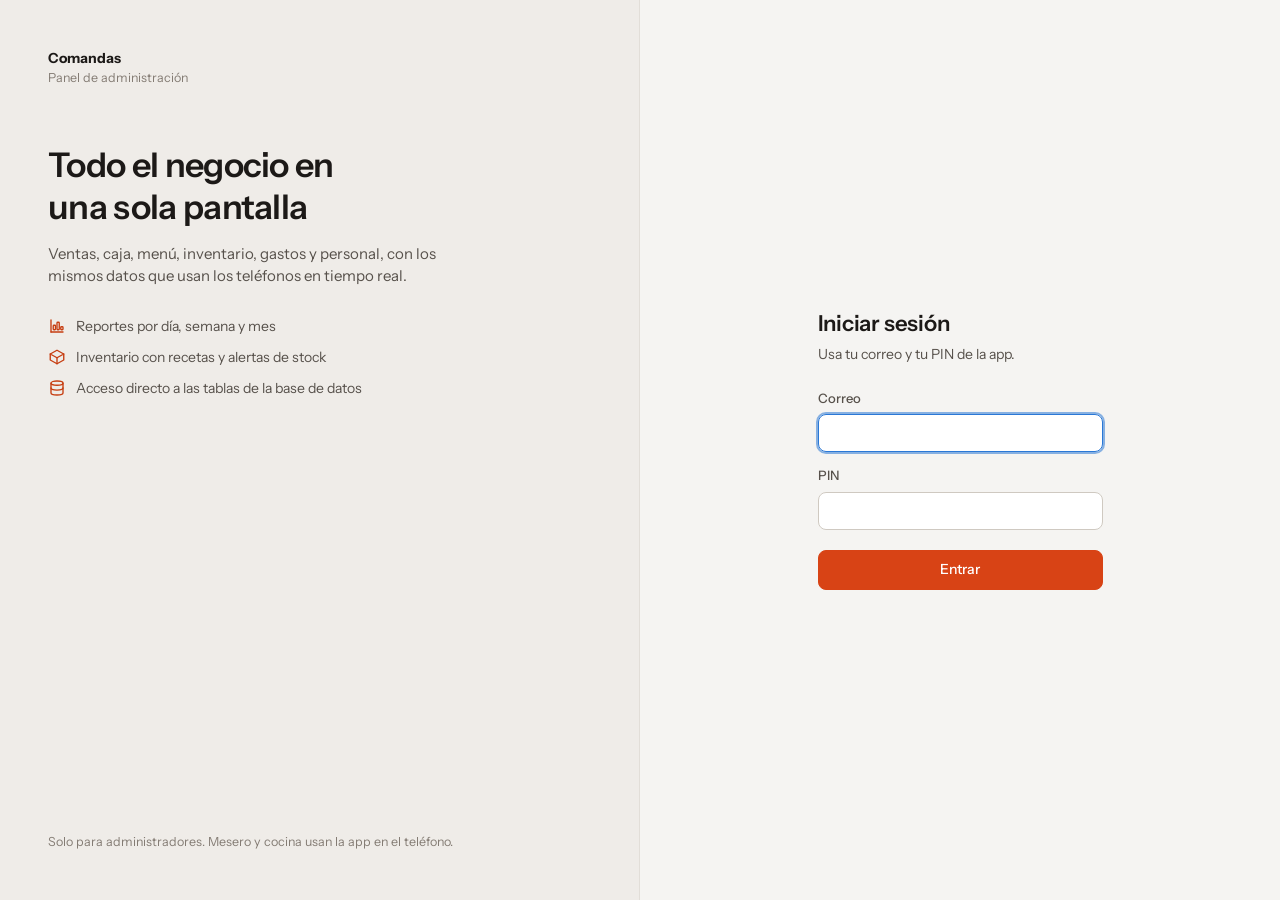
==== admin/index.html @ 2da6c312 "Panel web de administracion (raiz de Pages) y app Flutter en /app/ - admin/: panel sin dependencias " ====
<!doctype html>
<html lang="es">
<head>
  <meta charset="utf-8">
  <meta name="viewport" content="width=device-width, initial-scale=1">
  <title>Comandas · Administración</title>
  <meta name="description" content="Panel de administración del negocio: ventas, caja, menú, inventario, gastos, personal y base de datos.">
  <meta name="theme-color" content="#D84315">
  <link rel="icon" href="logo.png">
  <link rel="preconnect" href="https://fonts.googleapis.com">
  <link rel="preconnect" href="https://fonts.gstatic.com" crossorigin>
  <link href="https://fonts.googleapis.com/css2?family=Instrument+Sans:wght@400;500;600;700&family=JetBrains+Mono:wght@400;500&display=swap" rel="stylesheet">
  <link rel="stylesheet" href="styles.css">
  <script>
    // Tema elegido por este navegador (claro / oscuro / sistema). Se aplica antes de pintar.
    try { const t = localStorage.getItem('comandas_tema'); if (t === 'light' || t === 'dark') document.documentElement.dataset.theme = t; } catch (e) {}
  </script>
</head>
<body>
  <div id="app" aria-live="polite">
    <div class="boot"><div class="spinner" aria-hidden="true"></div><span>Cargando panel…</span></div>
  </div>
  <div id="overlays"></div>
  <div id="toasts" role="status" aria-live="polite"></div>
  <noscript>Este panel necesita JavaScript activado.</noscript>
  <script type="module" src="js/app.js"></script>
</body>
</html>
---- admin/styles.css ----
/* ===================== Tokens ===================== */
:root {
  color-scheme: light;
  --font: "Instrument Sans", system-ui, -apple-system, "Segoe UI", Roboto, sans-serif;
  --mono: "JetBrains Mono", ui-monospace, SFMono-Regular, Menlo, Consolas, monospace;

  --bg: #f5f4f2;
  --surface: #ffffff;
  --surface-2: #f3f1ee;
  --surface-3: #e9e6e1;
  --sidebar: #efece8;
  --border: #e2ded8;
  --border-strong: #cfc9c1;
  --text: #1c1917;
  --text-2: #57514b;
  --muted: #847c74;
  --accent: #c63d10;          /* naranja de la marca, ajustado para texto sobre blanco */
  --accent-fill: #d84315;     /* naranja de la app (botones) */
  --accent-soft: #fbe9e2;
  --on-accent: #ffffff;
  --focus: #2a78d6;

  --good: #0a7d0a;  --good-soft: #e3f3e3;
  --warn: #a86400;  --warn-soft: #fdf1d9;
  --bad: #c5302f;   --bad-soft: #fbe4e3;

  --series-1: #2a78d6;
  --series-2: #eb6834;
  --grid: #ebe8e3;
  --axis: #c9c3bb;

  --r-sm: 6px; --r: 8px; --r-lg: 12px;
  --shadow-pop: 0 10px 30px rgba(28, 25, 23, .16), 0 2px 6px rgba(28, 25, 23, .08);
  --sidebar-w: 248px;
}
@media (prefers-color-scheme: dark) {
  :root:not([data-theme="light"]) {
    color-scheme: dark;
    --bg: #100e0d; --surface: #1c1917; --surface-2: #24201d; --surface-3: #2e2925; --sidebar: #151210;
    --border: #2f2a26; --border-strong: #433c36;
    --text: #f2eeea; --text-2: #c4bcb4; --muted: #8f877f;
    --accent: #f37445; --accent-fill: #e0521f; --accent-soft: #3a2116; --on-accent: #ffffff; --focus: #6aa6ee;
    --good: #3fbf5a; --good-soft: #15291a; --warn: #f0b03a; --warn-soft: #33270f; --bad: #f06a68; --bad-soft: #3a1918;
    --series-1: #3987e5; --series-2: #d95926; --grid: #2a2522; --axis: #3d3732;
    --shadow-pop: 0 14px 38px rgba(0, 0, 0, .55), 0 2px 8px rgba(0, 0, 0, .4);
  }
}
:root[data-theme="dark"] {
  color-scheme: dark;
  --bg: #100e0d; --surface: #1c1917; --surface-2: #24201d; --surface-3: #2e2925; --sidebar: #151210;
  --border: #2f2a26; --border-strong: #433c36;
  --text: #f2eeea; --text-2: #c4bcb4; --muted: #8f877f;
  --accent: #f37445; --accent-fill: #e0521f; --accent-soft: #3a2116; --on-accent: #ffffff; --focus: #6aa6ee;
  --good: #3fbf5a; --good-soft: #15291a; --warn: #f0b03a; --warn-soft: #33270f; --bad: #f06a68; --bad-soft: #3a1918;
  --series-1: #3987e5; --series-2: #d95926; --grid: #2a2522; --axis: #3d3732;
  --shadow-pop: 0 14px 38px rgba(0, 0, 0, .55), 0 2px 8px rgba(0, 0, 0, .4);
}

/* ===================== Base ===================== */
*, *::before, *::after { box-sizing: border-box; }
html, body { margin: 0; height: 100%; }
body {
  font-family: var(--font); font-size: 14px; line-height: 1.5; color: var(--text); background: var(--bg);
  -webkit-font-smoothing: antialiased; text-rendering: optimizeLegibility;
}
h1, h2, h3, h4 { margin: 0; font-weight: 600; letter-spacing: -0.01em; line-height: 1.25; }
h1 { font-size: 22px; }
h2 { font-size: 16px; }
h3 { font-size: 14px; }
p { margin: 0; }
a { color: var(--accent); text-decoration: none; }
a:hover { text-decoration: underline; }
button, input, select, textarea { font: inherit; color: inherit; }
:focus-visible { outline: 2px solid var(--focus); outline-offset: 2px; border-radius: 4px; }
.mono { font-family: var(--mono); font-size: 12.5px; }
.num { font-variant-numeric: tabular-nums; }
.muted { color: var(--muted); }
.text-2 { color: var(--text-2); }
.small { font-size: 12.5px; }
.nowrap { white-space: nowrap; }
.sr-only { position: absolute; width: 1px; height: 1px; overflow: hidden; clip: rect(0 0 0 0); white-space: nowrap; }
.hidden { display: none !important; }

.boot { min-height: 100vh; display: grid; place-content: center; justify-items: center; gap: 14px; color: var(--muted); }
.spinner { width: 22px; height: 22px; border-radius: 50%; border: 2px solid var(--border-strong); border-top-color: var(--accent-fill); animation: spin .8s linear infinite; }
@keyframes spin { to { transform: rotate(360deg); } }
@media (prefers-reduced-motion: reduce) { .spinner { animation-duration: 2.4s; } * { transition: none !important; } }

/* ===================== Login ===================== */
.login { min-height: 100vh; display: grid; grid-template-columns: minmax(0, 1fr) minmax(0, 1fr); }
.login-side {
  background: var(--sidebar); border-right: 1px solid var(--border); padding: 48px; display: flex; flex-direction: column; justify-content: space-between;
}
.login-side .brand-big { display: flex; align-items: center; gap: 14px; }
.login-side .brand-big img { width: 52px; height: 52px; border-radius: 12px; }
.login-side h1 { font-size: 34px; letter-spacing: -0.02em; max-width: 14ch; margin-top: 56px; }
.login-side .lede { color: var(--text-2); max-width: 44ch; margin-top: 14px; font-size: 15px; }
.login-side ul { list-style: none; padding: 0; margin: 28px 0 0; display: grid; gap: 10px; color: var(--text-2); }
.login-side li { display: flex; gap: 10px; align-items: center; }
.login-side li svg { color: var(--accent); flex: none; }
.login-main { display: grid; place-content: center; padding: 32px 24px; }
.login-card { width: min(380px, 100%); }
.login-card h2 { font-size: 22px; }
.login-card .sub { color: var(--text-2); margin: 6px 0 24px; }
.login-card .field { margin-bottom: 14px; }
.pin-input { letter-spacing: .5em; font-family: var(--mono); font-size: 18px !important; }
@media (max-width: 860px) { .login { grid-template-columns: 1fr; } .login-side { display: none; } }

/* ===================== Shell ===================== */
.shell { display: grid; grid-template-columns: var(--sidebar-w) minmax(0, 1fr); min-height: 100vh; }
.sidebar {
  position: sticky; top: 0; height: 100vh; overflow-y: auto; background: var(--sidebar); border-right: 1px solid var(--border);
  display: flex; flex-direction: column; padding: 16px 12px;
}
.brand { display: flex; align-items: center; gap: 10px; padding: 4px 8px 18px; }
.brand img { width: 34px; height: 34px; border-radius: 9px; flex: none; }
.brand .b-name { font-weight: 600; font-size: 14px; line-height: 1.2; }
.brand .b-sub { font-size: 12px; color: var(--muted); }
.nav-group { margin-top: 14px; }
.nav-group:first-of-type { margin-top: 0; }
.nav-title { font-size: 12px; color: var(--muted); padding: 0 10px 6px; font-weight: 500; }
.nav a {
  display: flex; align-items: center; gap: 10px; padding: 7px 10px; border-radius: var(--r-sm); color: var(--text-2); font-weight: 500;
  position: relative; text-decoration: none;
}
.nav a svg { flex: none; opacity: .85; }
.nav a:hover { background: var(--surface-3); color: var(--text); }
.nav a[aria-current="page"] { background: var(--surface); color: var(--text); box-shadow: inset 0 0 0 1px var(--border); }
.nav a[aria-current="page"]::before { content: ""; position: absolute; left: -12px; top: 8px; bottom: 8px; width: 3px; border-radius: 0 3px 3px 0; background: var(--accent-fill); }
.nav a .count { margin-left: auto; font-size: 11.5px; padding: 0 7px; border-radius: 999px; background: var(--bad-soft); color: var(--bad); font-weight: 600; }
.sidebar-foot { margin-top: auto; padding-top: 16px; display: grid; gap: 2px; }

.main { min-width: 0; display: flex; flex-direction: column; }
.topbar {
  position: sticky; top: 0; z-index: 20; display: flex; align-items: center; gap: 12px; padding: 12px 32px;
  background: color-mix(in srgb, var(--bg) 88%, transparent); backdrop-filter: blur(8px); border-bottom: 1px solid var(--border);
}
.topbar .title { min-width: 0; }
.topbar .title h1 { font-size: 18px; }
.topbar .title p { font-size: 12.5px; color: var(--muted); }
.topbar .spacer { flex: 1; }
.icon-btn.menu-btn { display: none; }
.content { padding: 24px 32px 56px; width: 100%; max-width: 1440px; }
.content:focus { outline: none; }
.sync { font-size: 12px; color: var(--muted); white-space: nowrap; }
.rate-chip {
  display: inline-flex; align-items: baseline; gap: 6px; padding: 6px 12px; border-radius: 999px; border: 1px solid var(--border);
  background: var(--surface); cursor: pointer; white-space: nowrap;
}
.rate-chip b { font-variant-numeric: tabular-nums; font-weight: 600; }
.rate-chip span { color: var(--muted); font-size: 12.5px; }
.rate-chip:hover { border-color: var(--border-strong); }

@media (max-width: 980px) {
  .shell { grid-template-columns: 1fr; }
  .sidebar { position: fixed; z-index: 60; inset: 0 auto 0 0; width: min(84vw, 300px); transform: translateX(-102%); transition: transform .18s ease; box-shadow: var(--shadow-pop); }
  .shell.nav-open .sidebar { transform: none; }
  .shell.nav-open::after { content: ""; position: fixed; inset: 0; background: rgba(0,0,0,.35); z-index: 50; }
  .icon-btn.menu-btn { display: inline-grid; }
  .topbar { padding: 10px 16px; }
  .content { padding: 18px 16px 48px; }
  .sync { display: none; }
  .topbar .title { flex: 1; }
  .topbar .title h1 { white-space: nowrap; overflow: hidden; text-overflow: ellipsis; }
  .topbar .title p { display: none; }
  .topbar .spacer { display: none; }
  .table-wrap > table.table { min-width: 680px; }
  .table-wrap > table.grid-table { min-width: 0; }
}
@media (max-width: 560px) {
  .rate-chip span { display: none; }
  .rate-chip { padding: 6px 10px; }
  #theme-btn { display: none; }
  .page-head, .toolbar { gap: 6px; }
}

/* ===================== Building blocks ===================== */
.page-head { display: flex; align-items: flex-end; justify-content: space-between; gap: 16px; flex-wrap: wrap; margin-bottom: 18px; }
.page-head .lead { color: var(--text-2); max-width: 70ch; }
.toolbar { display: flex; gap: 8px; align-items: center; flex-wrap: wrap; margin-bottom: 14px; }
.toolbar .grow { flex: 1; }
.row { display: flex; gap: 8px; align-items: center; }
.stack { display: grid; gap: 16px; }
.grid-2 { display: grid; grid-template-columns: minmax(0, 1.6fr) minmax(0, 1fr); gap: 16px; }
.grid-2e { display: grid; grid-template-columns: repeat(2, minmax(0, 1fr)); gap: 16px; }
@media (max-width: 1100px) { .grid-2, .grid-2e { grid-template-columns: 1fr; } }

.card { background: var(--surface); border: 1px solid var(--border); border-radius: var(--r-lg); }
.card-head { display: flex; align-items: center; justify-content: space-between; gap: 12px; padding: 14px 16px 0; }
.card-head p { color: var(--muted); font-size: 12.5px; }
.card-body { padding: 14px 16px 16px; }
.card-flush { padding: 0; overflow: hidden; }
.card-foot { padding: 10px 16px; border-top: 1px solid var(--border); color: var(--muted); font-size: 12.5px; }

.tiles { display: grid; grid-template-columns: repeat(auto-fit, minmax(190px, 1fr)); gap: 12px; margin-bottom: 16px; }
.tile { background: var(--surface); border: 1px solid var(--border); border-radius: var(--r-lg); padding: 14px 16px; min-width: 0; }
.tile .t-label { color: var(--text-2); font-size: 13px; }
.tile .t-value { font-size: 26px; font-weight: 600; letter-spacing: -0.02em; margin-top: 4px; line-height: 1.15; overflow-wrap: anywhere; }
.tile .t-sub { color: var(--muted); font-size: 12.5px; margin-top: 2px; }
.tile.hero { grid-column: span 2; }
.tiles.two { grid-template-columns: repeat(2, minmax(0, 1fr)); }
.tile.hero .t-value { font-size: 48px; letter-spacing: -0.03em; }
@media (max-width: 560px) { .tile.hero { grid-column: auto; } .tile.hero .t-value { font-size: 38px; } }
.pos { color: var(--good); }
.neg { color: var(--bad); }

.ops { display: grid; grid-template-columns: repeat(4, minmax(0, 1fr)); }
.ops > div { padding: 14px 16px; border-left: 1px solid var(--border); }
.ops > div:first-child { border-left: 0; }
.ops .o-value { font-size: 22px; font-weight: 600; }
.ops .o-label { color: var(--text-2); font-size: 13px; }
@media (max-width: 760px) { .ops { grid-template-columns: repeat(2, minmax(0, 1fr)); } .ops > div:nth-child(3) { border-left: 0; } .ops > div:nth-child(n+3) { border-top: 1px solid var(--border); } }

/* Buttons */
.btn {
  display: inline-flex; align-items: center; justify-content: center; gap: 7px; height: 36px; padding: 0 14px; border-radius: var(--r);
  border: 1px solid var(--border-strong); background: var(--surface); color: var(--text); font-weight: 500; cursor: pointer; white-space: nowrap;
  text-decoration: none !important;
}
.btn:hover { background: var(--surface-2); }
.btn:disabled { opacity: .55; cursor: not-allowed; }
.btn-primary { background: var(--accent-fill); border-color: var(--accent-fill); color: var(--on-accent); }
.btn-primary:hover { background: color-mix(in srgb, var(--accent-fill) 88%, #000); }
.btn-danger { color: var(--bad); border-color: color-mix(in srgb, var(--bad) 45%, var(--border)); }
.btn-danger:hover { background: var(--bad-soft); }
.btn-danger.solid { background: var(--bad); border-color: var(--bad); color: #fff; }
.btn-ghost { border-color: transparent; background: transparent; }
.btn-ghost:hover { background: var(--surface-3); }
.btn-sm { height: 30px; padding: 0 10px; font-size: 13px; }
.btn-block { width: 100%; }
.icon-btn { display: inline-grid; place-items: center; width: 34px; height: 34px; border-radius: var(--r); border: 1px solid transparent; background: transparent; cursor: pointer; color: var(--text-2); }
.icon-btn:hover { background: var(--surface-3); color: var(--text); }
.icon-btn.bordered { border-color: var(--border); background: var(--surface); }

/* Segmented */
.seg { display: inline-flex; padding: 3px; gap: 2px; border-radius: var(--r); background: var(--surface-3); flex-wrap: wrap; }
.seg button { border: 0; background: transparent; padding: 5px 11px; border-radius: 6px; cursor: pointer; color: var(--text-2); font-weight: 500; font-size: 13px; }
.seg button[aria-pressed="true"] { background: var(--surface); color: var(--text); box-shadow: 0 1px 2px rgba(0,0,0,.12); }

/* Forms */
.field { display: grid; gap: 6px; align-content: start; }
.field > label, .label { font-size: 13px; font-weight: 500; color: var(--text-2); }
.field .hint { font-size: 12px; color: var(--muted); }
.input, select.input, textarea.input {
  width: 100%; height: 38px; padding: 0 11px; border-radius: var(--r); border: 1px solid var(--border-strong); background: var(--surface); color: var(--text);
}
textarea.input { height: auto; min-height: 84px; padding: 9px 11px; resize: vertical; line-height: 1.45; }
.input:focus { outline: 2px solid color-mix(in srgb, var(--focus) 55%, transparent); outline-offset: 0; border-color: var(--focus); }
.input.sm { height: 32px; }
.input-group { display: flex; }
.input-group .input { border-radius: var(--r) 0 0 var(--r); }
.input-group .addon { display: grid; place-items: center; padding: 0 10px; border: 1px solid var(--border-strong); border-left: 0; border-radius: 0 var(--r) var(--r) 0; background: var(--surface-2); color: var(--text-2); font-size: 13px; }
.form-grid { display: grid; grid-template-columns: repeat(2, minmax(0, 1fr)); gap: 14px; }
.form-grid .full { grid-column: 1 / -1; }
.search { position: relative; }
.search svg { position: absolute; left: 10px; top: 50%; transform: translateY(-50%); color: var(--muted); pointer-events: none; }
.search .input { padding-left: 34px; width: 260px; }
@media (max-width: 560px) { .search .input { width: 100%; } .search { flex: 1; } .form-grid { grid-template-columns: 1fr; } }
.switch { position: relative; display: inline-flex; align-items: center; gap: 10px; cursor: pointer; user-select: none; }
.switch input { position: absolute; opacity: 0; width: 1px; height: 1px; }
.switch .track { width: 36px; height: 20px; border-radius: 999px; background: var(--surface-3); border: 1px solid var(--border-strong); position: relative; flex: none; transition: background .15s; }
.switch .track::after { content: ""; position: absolute; top: 2px; left: 2px; width: 14px; height: 14px; border-radius: 50%; background: var(--surface); box-shadow: 0 1px 2px rgba(0,0,0,.3); transition: transform .15s; }
.switch input:checked + .track { background: var(--accent-fill); border-color: var(--accent-fill); }
.switch input:checked + .track::after { transform: translateX(16px); }
.switch input:focus-visible + .track { outline: 2px solid var(--focus); outline-offset: 2px; }
.chips { display: flex; flex-wrap: wrap; gap: 6px; }
.chip { display: inline-flex; align-items: center; gap: 6px; padding: 5px 11px; border-radius: 999px; border: 1px solid var(--border-strong); background: var(--surface); cursor: pointer; font-size: 13px; }
.chip[aria-pressed="true"] { background: var(--accent-soft); border-color: var(--accent); color: var(--accent); font-weight: 500; }
.rows-editor { display: grid; gap: 8px; }
.rows-editor .r { display: grid; gap: 8px; grid-template-columns: minmax(0, 1fr) 110px 34px; align-items: center; }
.form-error { color: var(--bad); background: var(--bad-soft); border-radius: var(--r); padding: 9px 12px; font-size: 13px; }
.note { background: var(--surface-2); border: 1px solid var(--border); border-radius: var(--r); padding: 10px 12px; font-size: 13px; color: var(--text-2); }
.note.warn { background: var(--warn-soft); border-color: color-mix(in srgb, var(--warn) 30%, transparent); color: var(--text); }
.section-title { font-size: 13px; font-weight: 600; margin: 6px 0 -4px; color: var(--text); }

/* Tables */
.table-wrap { overflow: auto; }
table.table { width: 100%; border-collapse: separate; border-spacing: 0; font-size: 13.5px; }
.table th {
  position: sticky; top: 0; z-index: 1; text-align: left; font-weight: 500; font-size: 12.5px; color: var(--muted); background: var(--surface);
  padding: 10px 14px; border-bottom: 1px solid var(--border); white-space: nowrap;
}
.table td { padding: 10px 14px; border-bottom: 1px solid var(--border); vertical-align: middle; }
.table tr:last-child td { border-bottom: 0; }
.table tbody tr:hover td { background: var(--surface-2); }
.table tbody tr.clickable { cursor: pointer; }
.table .r { text-align: right; font-variant-numeric: tabular-nums; white-space: nowrap; }
.table .c { text-align: center; }
.table tfoot td { font-weight: 600; border-top: 1px solid var(--border-strong); border-bottom: 0; background: var(--surface-2); }
.table .em { font-size: 18px; width: 30px; }
.table .t-main { font-weight: 500; }
.table .t-sub { font-size: 12px; color: var(--muted); }
.empty { padding: 36px 16px; text-align: center; color: var(--muted); }
.empty strong { display: block; color: var(--text); font-weight: 600; margin-bottom: 4px; }

/* Status badges: always icon + label */
.badge { display: inline-flex; align-items: center; gap: 5px; padding: 2px 9px 2px 7px; border-radius: 999px; font-size: 12px; font-weight: 500; white-space: nowrap; }
.badge svg { flex: none; }
.badge.good { background: var(--good-soft); color: var(--good); }
.badge.warn { background: var(--warn-soft); color: var(--warn); }
.badge.bad { background: var(--bad-soft); color: var(--bad); }
.badge.neutral { background: var(--surface-3); color: var(--text-2); }
.rot90 { transform: rotate(90deg); }
.tag { display: inline-block; padding: 1px 8px; border-radius: 999px; background: var(--surface-3); color: var(--text-2); font-size: 12px; white-space: nowrap; }

/* Lists inside cards */
.kv { display: grid; gap: 0; }
.kv > div { display: flex; justify-content: space-between; gap: 12px; padding: 8px 0; border-bottom: 1px solid var(--border); }
.kv > div:last-child { border-bottom: 0; }
.kv dt, .kv .k { color: var(--text-2); }
.kv dd, .kv .v { margin: 0; font-variant-numeric: tabular-nums; font-weight: 500; text-align: right; }
.kv .total { font-weight: 600; }
.kv .total .k { color: var(--text); }

/* Alerts list */
.alerts { display: grid; }
.alerts > div { display: flex; align-items: center; gap: 10px; padding: 9px 0; border-bottom: 1px solid var(--border); }
.alerts > div:last-child { border-bottom: 0; }
.alerts .a-name { flex: 1; min-width: 0; overflow: hidden; text-overflow: ellipsis; white-space: nowrap; }

/* ===================== Charts ===================== */
.chart { position: relative; width: 100%; }
.chart svg { display: block; width: 100%; overflow: visible; }
.chart .gridline { stroke: var(--grid); stroke-width: 1; }
.chart .baseline { stroke: var(--axis); stroke-width: 1; }
.chart .tick { fill: var(--muted); font-size: 11.5px; font-variant-numeric: tabular-nums; }
.chart .bar-1 { fill: var(--series-1); }
.chart .bar-2 { fill: var(--series-2); }
.chart .band:hover .bar, .chart .band.focus .bar { filter: brightness(1.12); }
.chart .band .hit { fill: transparent; }
.chart .band:hover .hit, .chart .band.focus .hit { fill: color-mix(in srgb, var(--text) 5%, transparent); }
.legend { display: flex; gap: 16px; flex-wrap: wrap; font-size: 12.5px; color: var(--text-2); }
.legend span { display: inline-flex; align-items: center; gap: 6px; }
.legend i { width: 10px; height: 10px; border-radius: 3px; display: inline-block; }
.tooltip {
  position: absolute; z-index: 5; pointer-events: none; background: var(--surface); border: 1px solid var(--border); box-shadow: var(--shadow-pop);
  border-radius: var(--r); padding: 8px 10px; font-size: 12.5px; min-width: 150px; transform: translate(-50%, -100%); white-space: nowrap;
}
.tooltip .tt-title { color: var(--muted); margin-bottom: 4px; }
.tooltip .tt-row { display: flex; align-items: center; gap: 8px; }
.tooltip .tt-row b { font-weight: 600; font-variant-numeric: tabular-nums; }
.tooltip .tt-row .key { width: 12px; height: 2px; border-radius: 2px; flex: none; }
.tooltip .tt-row .nm { color: var(--text-2); margin-left: auto; padding-left: 10px; }
.hbars { display: grid; gap: 10px; }
.hbar { display: grid; grid-template-columns: minmax(0, 1fr) auto; gap: 4px 12px; align-items: center; }
.hbar .hb-label { overflow: hidden; text-overflow: ellipsis; white-space: nowrap; }
.hbar .hb-val { font-variant-numeric: tabular-nums; font-weight: 500; text-align: right; }
.hbar .hb-track { grid-column: 1 / -1; height: 8px; border-radius: 999px; background: transparent; }
.hbar .hb-fill { height: 8px; border-radius: 0 4px 4px 0; background: var(--series-1); min-width: 2px; }
details.as-table { margin-top: 10px; }
details.as-table summary { cursor: pointer; color: var(--text-2); font-size: 12.5px; }

/* ===================== Overlays ===================== */
.scrim { position: fixed; inset: 0; z-index: 80; background: rgba(16, 14, 13, .42); animation: fade .12s ease; }
@keyframes fade { from { opacity: 0; } }
.drawer {
  position: fixed; z-index: 81; top: 0; right: 0; bottom: 0; width: min(560px, 100vw); background: var(--surface); border-left: 1px solid var(--border);
  box-shadow: var(--shadow-pop); display: flex; flex-direction: column; animation: slide .16s ease;
}
.drawer.wide { width: min(760px, 100vw); }
@keyframes slide { from { transform: translateX(24px); opacity: .4; } }
.drawer-head { display: flex; align-items: center; gap: 12px; padding: 16px 20px; border-bottom: 1px solid var(--border); }
.drawer-head h2 { font-size: 17px; flex: 1; min-width: 0; }
.drawer-body { flex: 1; overflow-y: auto; padding: 18px 20px 24px; display: grid; gap: 16px; align-content: start; }
.drawer-foot { display: flex; gap: 8px; justify-content: flex-end; padding: 12px 20px; border-top: 1px solid var(--border); background: var(--surface); }
.drawer-foot .left { margin-right: auto; }
.modal {
  position: fixed; z-index: 91; left: 50%; top: 50%; transform: translate(-50%, -50%); width: min(460px, calc(100vw - 32px)); max-height: calc(100vh - 48px); overflow: auto;
  background: var(--surface); border: 1px solid var(--border); border-radius: var(--r-lg); box-shadow: var(--shadow-pop); padding: 20px;
}
.modal h2 { font-size: 17px; margin-bottom: 8px; }
.modal .m-body { color: var(--text-2); display: grid; gap: 12px; }
.modal .m-actions { display: flex; justify-content: flex-end; gap: 8px; margin-top: 18px; }
.scrim.top { z-index: 90; }
.menu-pop { position: absolute; z-index: 70; right: 0; top: calc(100% + 6px); min-width: 220px; background: var(--surface); border: 1px solid var(--border); border-radius: var(--r); box-shadow: var(--shadow-pop); padding: 6px; }
.menu-pop .who { padding: 8px 10px 10px; border-bottom: 1px solid var(--border); margin-bottom: 4px; }
.menu-pop .who b { display: block; }
.menu-pop .who span { color: var(--muted); font-size: 12.5px; }
.menu-pop button, .menu-pop a { display: flex; align-items: center; gap: 9px; width: 100%; padding: 8px 10px; border: 0; background: transparent; border-radius: 6px; cursor: pointer; color: var(--text); text-align: left; font-size: 13.5px; text-decoration: none; }
.menu-pop button:hover, .menu-pop a:hover { background: var(--surface-2); }
.rel { position: relative; }

#toasts { position: fixed; z-index: 100; right: 20px; bottom: 20px; display: grid; gap: 8px; }
.toast { display: flex; align-items: center; gap: 10px; padding: 10px 14px; border-radius: var(--r); background: var(--text); color: var(--bg); box-shadow: var(--shadow-pop); font-size: 13.5px; max-width: 420px; animation: fade .15s ease; }
.toast.bad { background: var(--bad); color: #fff; }

/* ===================== Base de datos ===================== */
.db { display: grid; grid-template-columns: 240px minmax(0, 1fr); gap: 16px; align-items: start; }
.db-list { position: sticky; top: 76px; max-height: calc(100vh - 100px); overflow: auto; padding: 6px; }
.db-list button { display: flex; align-items: center; gap: 8px; width: 100%; padding: 7px 10px; border: 0; background: transparent; border-radius: 6px; cursor: pointer; text-align: left; color: var(--text-2); }
.db-list button:hover { background: var(--surface-2); color: var(--text); }
.db-list button[aria-current="true"] { background: var(--accent-soft); color: var(--accent); }
.db-list .nm { font-family: var(--mono); font-size: 12.5px; flex: 1; min-width: 0; overflow: hidden; text-overflow: ellipsis; }
.db-list .ct { font-size: 11.5px; color: var(--muted); font-variant-numeric: tabular-nums; }
.db-list .sep { font-size: 12px; color: var(--muted); padding: 10px 10px 4px; }
.grid-table { font-family: var(--mono); font-size: 12.5px; }
.grid-table th { font-family: var(--font); }
.grid-table th .ty { display: block; font-family: var(--mono); font-size: 11px; color: var(--muted); font-weight: 400; }
.grid-table th button { border: 0; background: transparent; padding: 0; cursor: pointer; color: inherit; font: inherit; text-align: left; }
.grid-table th button:hover .cn { color: var(--text); }
.grid-table td { max-width: 280px; overflow: hidden; text-overflow: ellipsis; white-space: nowrap; padding: 8px 14px; }
.grid-table .nul { color: var(--muted); font-style: italic; }
.grid-table .pk { color: var(--accent); }
.pager { display: flex; align-items: center; gap: 8px; justify-content: space-between; padding: 10px 14px; border-top: 1px solid var(--border); color: var(--muted); font-size: 12.5px; flex-wrap: wrap; }
@media (max-width: 860px) { .db { grid-template-columns: 1fr; } .db-list { position: static; max-height: none; display: flex; flex-wrap: wrap; } .db-list button { width: auto; } .db-list .sep { width: 100%; } }

/* Print (reportes y cierres) */
@media print {
  .sidebar, .topbar, .toolbar, .btn, .icon-btn, #toasts { display: none !important; }
  .shell { display: block; }
  .content { padding: 0; }
  .card, .tile { break-inside: avoid; }
}
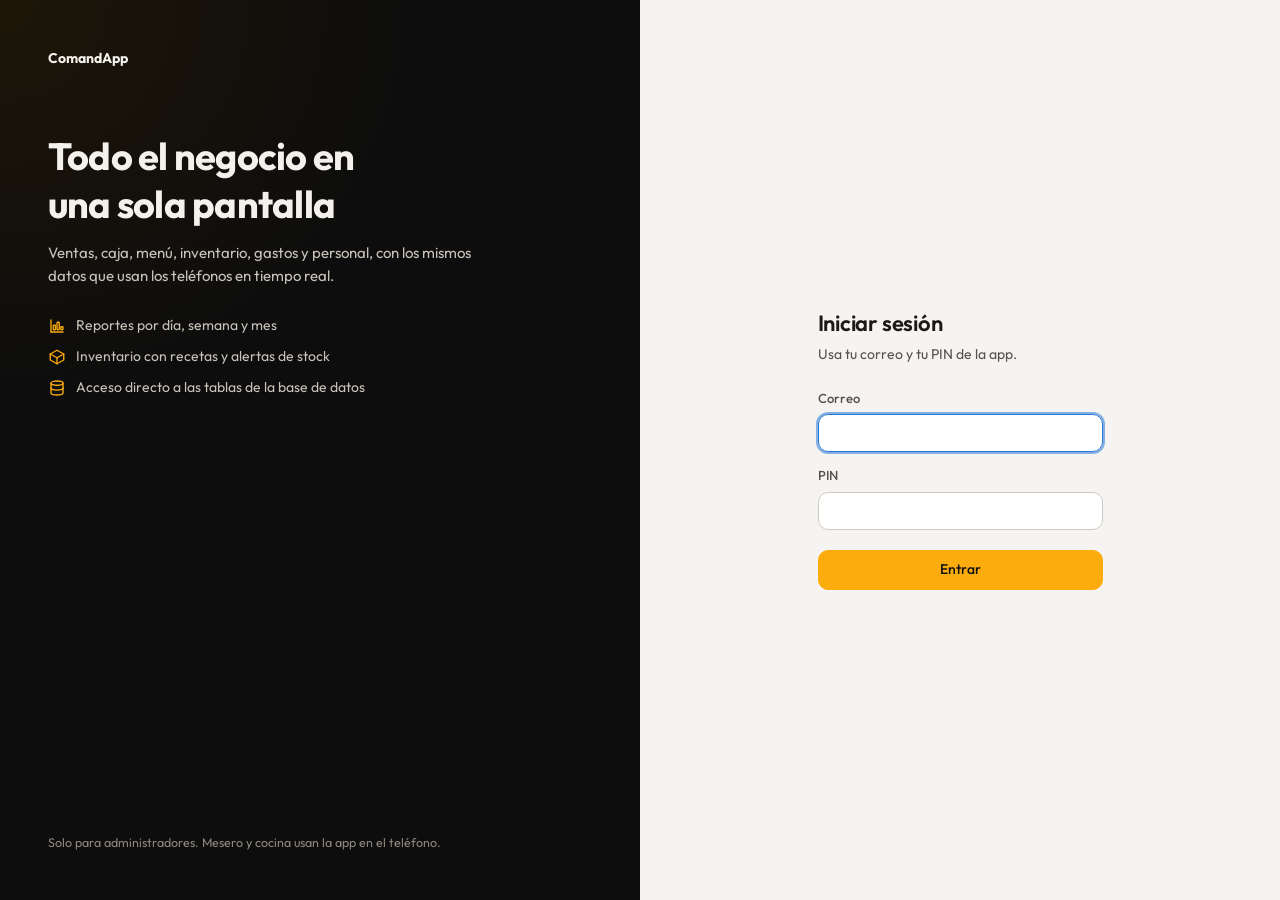
==== commit 5e113894: "ComandApp: panel web con la nueva marca, listas en orden natural y README - Panel: barra lateral neg" ====
--- a/admin/index.html
+++ b/admin/index.html
@@ -3,13 +3,14 @@
 <head>
   <meta charset="utf-8">
   <meta name="viewport" content="width=device-width, initial-scale=1">
-  <title>Comandas · Administración</title>
+  <title>ComandApp · Administración</title>
   <meta name="description" content="Panel de administración del negocio: ventas, caja, menú, inventario, gastos, personal y base de datos.">
-  <meta name="theme-color" content="#D84315">
-  <link rel="icon" href="logo.png">
+  <meta name="theme-color" content="#111111">
+  <link rel="icon" href="marca/favicon-64.png">
+  <link rel="apple-touch-icon" href="marca/icono-256.png">
   <link rel="preconnect" href="https://fonts.googleapis.com">
   <link rel="preconnect" href="https://fonts.gstatic.com" crossorigin>
-  <link href="https://fonts.googleapis.com/css2?family=Instrument+Sans:wght@400;500;600;700&family=JetBrains+Mono:wght@400;500&display=swap" rel="stylesheet">
+  <link href="https://fonts.googleapis.com/css2?family=Outfit:wght@400;500;600;700;800&family=JetBrains+Mono:wght@400;500&display=swap" rel="stylesheet">
   <link rel="stylesheet" href="styles.css">
   <script>
     // Tema elegido por este navegador (claro / oscuro / sistema). Se aplica antes de pintar.
--- a/admin/styles.css
+++ b/admin/styles.css
@@ -1,7 +1,7 @@
 /* ===================== Tokens ===================== */
 :root {
   color-scheme: light;
-  --font: "Instrument Sans", system-ui, -apple-system, "Segoe UI", Roboto, sans-serif;
+  --font: "Outfit", system-ui, -apple-system, "Segoe UI", Roboto, sans-serif;
   --mono: "JetBrains Mono", ui-monospace, SFMono-Regular, Menlo, Consolas, monospace;
 
   --bg: #f5f4f2;
@@ -14,10 +14,11 @@
   --text: #1c1917;
   --text-2: #57514b;
   --muted: #847c74;
-  --accent: #c63d10;          /* naranja de la marca, ajustado para texto sobre blanco */
-  --accent-fill: #d84315;     /* naranja de la app (botones) */
-  --accent-soft: #fbe9e2;
-  --on-accent: #ffffff;
+  --accent: #9a5b00;          /* ambar de ComandApp oscurecido: texto y enlaces sobre blanco */
+  --accent-fill: #fcac0c;     /* ambar del logo: botones principales (texto negro encima) */
+  --accent-soft: #fff1cf;
+  --on-accent: #111111;
+  --ink: #111111;             /* negro del logo: barra lateral */
   --focus: #2a78d6;
 
   --good: #0a7d0a;  --good-soft: #e3f3e3;
@@ -29,7 +30,7 @@
   --grid: #ebe8e3;
   --axis: #c9c3bb;
 
-  --r-sm: 6px; --r: 8px; --r-lg: 12px;
+  --r-sm: 8px; --r: 10px; --r-lg: 14px;
   --shadow-pop: 0 10px 30px rgba(28, 25, 23, .16), 0 2px 6px rgba(28, 25, 23, .08);
   --sidebar-w: 248px;
 }
@@ -39,7 +40,7 @@
     --bg: #100e0d; --surface: #1c1917; --surface-2: #24201d; --surface-3: #2e2925; --sidebar: #151210;
     --border: #2f2a26; --border-strong: #433c36;
     --text: #f2eeea; --text-2: #c4bcb4; --muted: #8f877f;
-    --accent: #f37445; --accent-fill: #e0521f; --accent-soft: #3a2116; --on-accent: #ffffff; --focus: #6aa6ee;
+    --accent: #ffc24d; --accent-fill: #fcac0c; --accent-soft: #3a2a0a; --on-accent: #111111; --focus: #6aa6ee;
     --good: #3fbf5a; --good-soft: #15291a; --warn: #f0b03a; --warn-soft: #33270f; --bad: #f06a68; --bad-soft: #3a1918;
     --series-1: #3987e5; --series-2: #d95926; --grid: #2a2522; --axis: #3d3732;
     --shadow-pop: 0 14px 38px rgba(0, 0, 0, .55), 0 2px 8px rgba(0, 0, 0, .4);
@@ -50,7 +51,7 @@
   --bg: #100e0d; --surface: #1c1917; --surface-2: #24201d; --surface-3: #2e2925; --sidebar: #151210;
   --border: #2f2a26; --border-strong: #433c36;
   --text: #f2eeea; --text-2: #c4bcb4; --muted: #8f877f;
-  --accent: #f37445; --accent-fill: #e0521f; --accent-soft: #3a2116; --on-accent: #ffffff; --focus: #6aa6ee;
+  --accent: #ffc24d; --accent-fill: #fcac0c; --accent-soft: #3a2a0a; --on-accent: #111111; --focus: #6aa6ee;
   --good: #3fbf5a; --good-soft: #15291a; --warn: #f0b03a; --warn-soft: #33270f; --bad: #f06a68; --bad-soft: #3a1918;
   --series-1: #3987e5; --series-2: #d95926; --grid: #2a2522; --axis: #3d3732;
   --shadow-pop: 0 14px 38px rgba(0, 0, 0, .55), 0 2px 8px rgba(0, 0, 0, .4);
@@ -89,11 +90,12 @@
 /* ===================== Login ===================== */
 .login { min-height: 100vh; display: grid; grid-template-columns: minmax(0, 1fr) minmax(0, 1fr); }
 .login-side {
-  background: var(--sidebar); border-right: 1px solid var(--border); padding: 48px; display: flex; flex-direction: column; justify-content: space-between;
+  --text: #f4f1ec; --text-2: #c9c2b9; --muted: #8e877f; --accent: #fcac0c;
+  color: var(--text); background: radial-gradient(120% 80% at 0% 0%, #1d1608 0%, #0d0d0d 55%) #0d0d0d; padding: 48px; display: flex; flex-direction: column; justify-content: space-between;
 }
 .login-side .brand-big { display: flex; align-items: center; gap: 14px; }
-.login-side .brand-big img { width: 52px; height: 52px; border-radius: 12px; }
-.login-side h1 { font-size: 34px; letter-spacing: -0.02em; max-width: 14ch; margin-top: 56px; }
+.login-side .brand-big img { height: 56px; width: auto; }
+.login-side h1 { font-size: 38px; font-weight: 700; letter-spacing: -0.02em; max-width: 14ch; margin-top: 64px; }
 .login-side .lede { color: var(--text-2); max-width: 44ch; margin-top: 14px; font-size: 15px; }
 .login-side ul { list-style: none; padding: 0; margin: 28px 0 0; display: grid; gap: 10px; color: var(--text-2); }
 .login-side li { display: flex; gap: 10px; align-items: center; }
@@ -109,11 +111,13 @@
 /* ===================== Shell ===================== */
 .shell { display: grid; grid-template-columns: var(--sidebar-w) minmax(0, 1fr); min-height: 100vh; }
 .sidebar {
-  position: sticky; top: 0; height: 100vh; overflow-y: auto; background: var(--sidebar); border-right: 1px solid var(--border);
+  --text: #f4f1ec; --text-2: #c9c2b9; --muted: #8a837b; --surface: #242424; --surface-2: #1c1c1c; --surface-3: #1e1e1e;
+  --border: #2c2c2c; --border-strong: #3b3b3b;
+  color: var(--text); position: sticky; top: 0; height: 100vh; overflow-y: auto; background: var(--ink, #111); border-right: 1px solid #000;
   display: flex; flex-direction: column; padding: 16px 12px;
 }
 .brand { display: flex; align-items: center; gap: 10px; padding: 4px 8px 18px; }
-.brand img { width: 34px; height: 34px; border-radius: 9px; flex: none; }
+.brand img { width: 40px; height: auto; flex: none; }
 .brand .b-name { font-weight: 600; font-size: 14px; line-height: 1.2; }
 .brand .b-sub { font-size: 12px; color: var(--muted); }
 .nav-group { margin-top: 14px; }
@@ -125,7 +129,8 @@
 }
 .nav a svg { flex: none; opacity: .85; }
 .nav a:hover { background: var(--surface-3); color: var(--text); }
-.nav a[aria-current="page"] { background: var(--surface); color: var(--text); box-shadow: inset 0 0 0 1px var(--border); }
+.nav a[aria-current="page"] { background: var(--surface); color: #fff; box-shadow: inset 0 0 0 1px var(--border); }
+.nav a[aria-current="page"] svg { color: var(--accent-fill); opacity: 1; }
 .nav a[aria-current="page"]::before { content: ""; position: absolute; left: -12px; top: 8px; bottom: 8px; width: 3px; border-radius: 0 3px 3px 0; background: var(--accent-fill); }
 .nav a .count { margin-left: auto; font-size: 11.5px; padding: 0 7px; border-radius: 999px; background: var(--bad-soft); color: var(--bad); font-weight: 600; }
 .sidebar-foot { margin-top: auto; padding-top: 16px; display: grid; gap: 2px; }
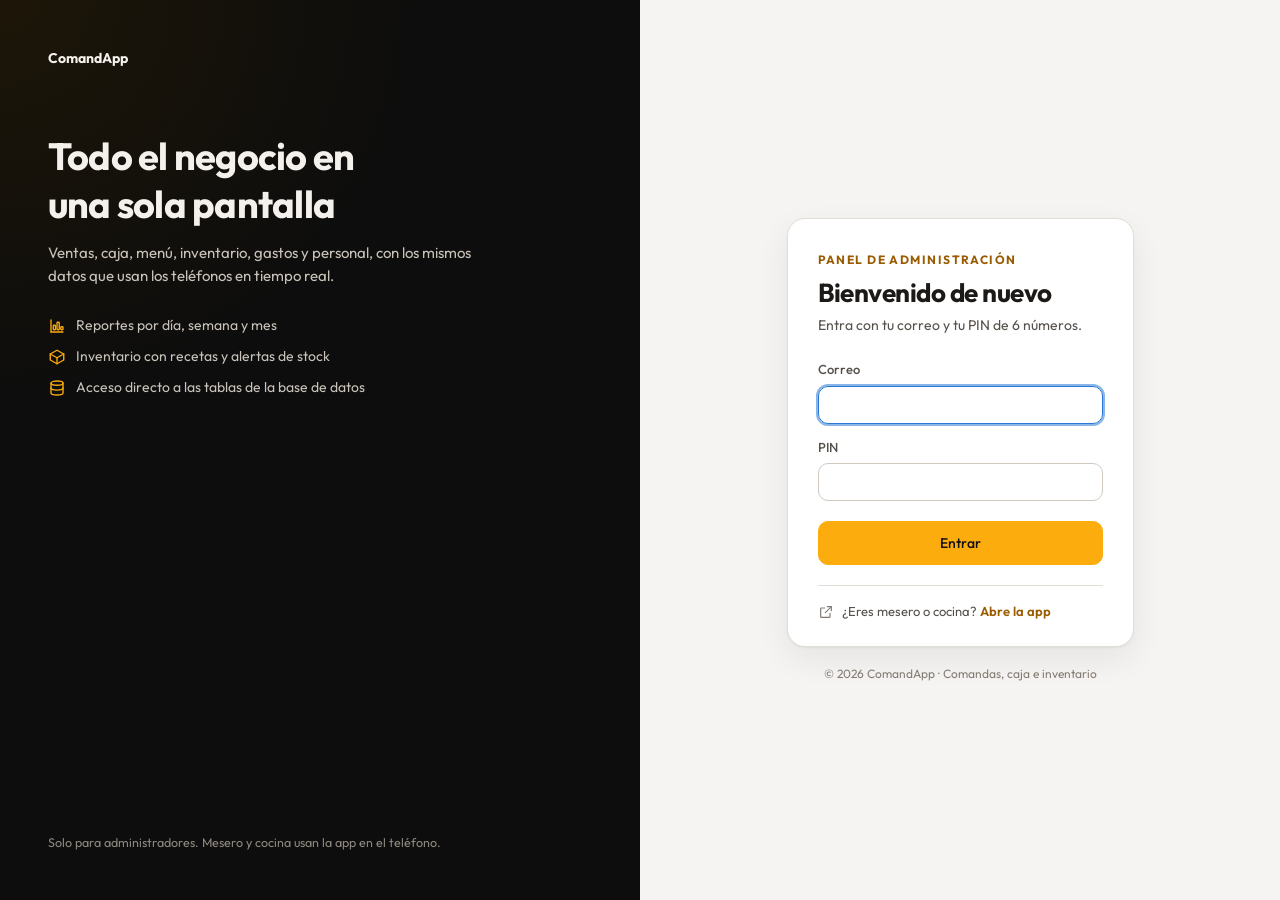
==== commit dcd4e7a9: "Panel mas profesional y detalles de la app en computadora - Panel: tarjeta de inicio de sesion, enla" ====
--- a/admin/index.html
+++ b/admin/index.html
@@ -19,7 +19,7 @@
 </head>
 <body>
   <div id="app" aria-live="polite">
-    <div class="boot"><div class="spinner" aria-hidden="true"></div><span>Cargando panel…</span></div>
+    <div class="boot"><img src="marca/simbolo.png" alt="" width="72" onerror="this.remove()"><div class="spinner" aria-hidden="true"></div><span>Cargando panel…</span></div>
   </div>
   <div id="overlays"></div>
   <div id="toasts" role="status" aria-live="polite"></div>
--- a/admin/styles.css
+++ b/admin/styles.css
@@ -33,6 +33,7 @@
   --r-sm: 8px; --r: 10px; --r-lg: 14px;
   --shadow-pop: 0 10px 30px rgba(28, 25, 23, .16), 0 2px 6px rgba(28, 25, 23, .08);
   --sidebar-w: 248px;
+  --shadow-card: 0 1px 2px rgba(28, 25, 23, .04), 0 2px 8px rgba(28, 25, 23, .04);
 }
 @media (prefers-color-scheme: dark) {
   :root:not([data-theme="light"]) {
@@ -43,11 +44,11 @@
     --accent: #ffc24d; --accent-fill: #fcac0c; --accent-soft: #3a2a0a; --on-accent: #111111; --focus: #6aa6ee;
     --good: #3fbf5a; --good-soft: #15291a; --warn: #f0b03a; --warn-soft: #33270f; --bad: #f06a68; --bad-soft: #3a1918;
     --series-1: #3987e5; --series-2: #d95926; --grid: #2a2522; --axis: #3d3732;
-    --shadow-pop: 0 14px 38px rgba(0, 0, 0, .55), 0 2px 8px rgba(0, 0, 0, .4);
+    --shadow-pop: 0 14px 38px rgba(0, 0, 0, .55), 0 2px 8px rgba(0, 0, 0, .4); --shadow-card: none;
   }
 }
 :root[data-theme="dark"] {
-  color-scheme: dark;
+  color-scheme: dark; --shadow-card: none;
   --bg: #100e0d; --surface: #1c1917; --surface-2: #24201d; --surface-3: #2e2925; --sidebar: #151210;
   --border: #2f2a26; --border-strong: #433c36;
   --text: #f2eeea; --text-2: #c4bcb4; --muted: #8f877f;
@@ -83,6 +84,7 @@
 .hidden { display: none !important; }
 
 .boot { min-height: 100vh; display: grid; place-content: center; justify-items: center; gap: 14px; color: var(--muted); }
+.boot img { margin-bottom: 6px; }
 .spinner { width: 22px; height: 22px; border-radius: 50%; border: 2px solid var(--border-strong); border-top-color: var(--accent-fill); animation: spin .8s linear infinite; }
 @keyframes spin { to { transform: rotate(360deg); } }
 @media (prefers-reduced-motion: reduce) { .spinner { animation-duration: 2.4s; } * { transition: none !important; } }
@@ -100,9 +102,15 @@
 .login-side ul { list-style: none; padding: 0; margin: 28px 0 0; display: grid; gap: 10px; color: var(--text-2); }
 .login-side li { display: flex; gap: 10px; align-items: center; }
 .login-side li svg { color: var(--accent); flex: none; }
-.login-main { display: grid; place-content: center; padding: 32px 24px; }
-.login-card { width: min(380px, 100%); }
-.login-card h2 { font-size: 22px; }
+.login-main { display: grid; place-content: center; justify-items: center; padding: 32px 24px; gap: 18px; }
+.login-card { width: min(400px, 100%); background: var(--surface); border: 1px solid var(--border); border-radius: 18px; padding: 32px 30px 24px;
+  box-shadow: 0 1px 2px rgba(28, 25, 23, .05), 0 12px 32px rgba(28, 25, 23, .07); }
+.login-card .eyebrow { color: var(--accent); font-size: 12px; font-weight: 700; letter-spacing: .12em; text-transform: uppercase; margin-bottom: 8px; }
+.login-card h2 { font-size: 26px; font-weight: 700; letter-spacing: -0.02em; }
+.login-alt { display: flex; align-items: center; gap: 8px; margin-top: 20px; padding-top: 16px; border-top: 1px solid var(--border); color: var(--text-2); font-size: 13px; }
+.login-alt svg { color: var(--muted); flex: none; }
+.login-alt a { font-weight: 600; }
+.login-foot { color: var(--muted); font-size: 12px; }
 .login-card .sub { color: var(--text-2); margin: 6px 0 24px; }
 .login-card .field { margin-bottom: 14px; }
 .pin-input { letter-spacing: .5em; font-family: var(--mono); font-size: 18px !important; }
@@ -134,6 +142,10 @@
 .nav a[aria-current="page"]::before { content: ""; position: absolute; left: -12px; top: 8px; bottom: 8px; width: 3px; border-radius: 0 3px 3px 0; background: var(--accent-fill); }
 .nav a .count { margin-left: auto; font-size: 11.5px; padding: 0 7px; border-radius: 999px; background: var(--bad-soft); color: var(--bad); font-weight: 600; }
 .sidebar-foot { margin-top: auto; padding-top: 16px; display: grid; gap: 2px; }
+.sidebar-foot .me { display: flex; align-items: center; gap: 10px; margin-top: 10px; padding: 12px 10px 4px; border-top: 1px solid var(--border); }
+.sidebar-foot .me .avatar { width: 32px; height: 32px; border-radius: 50%; display: grid; place-items: center; background: var(--accent-fill); color: #111; font-weight: 700; font-size: 14px; flex: none; }
+.sidebar-foot .me b { display: block; font-size: 13.5px; font-weight: 600; color: var(--text); line-height: 1.2; }
+.sidebar-foot .me span:not(.avatar) { font-size: 12px; color: var(--muted); }
 
 .main { min-width: 0; display: flex; flex-direction: column; }
 .topbar {
@@ -190,7 +202,7 @@
 .grid-2e { display: grid; grid-template-columns: repeat(2, minmax(0, 1fr)); gap: 16px; }
 @media (max-width: 1100px) { .grid-2, .grid-2e { grid-template-columns: 1fr; } }
 
-.card { background: var(--surface); border: 1px solid var(--border); border-radius: var(--r-lg); }
+.card { background: var(--surface); border: 1px solid var(--border); border-radius: var(--r-lg); box-shadow: var(--shadow-card); }
 .card-head { display: flex; align-items: center; justify-content: space-between; gap: 12px; padding: 14px 16px 0; }
 .card-head p { color: var(--muted); font-size: 12.5px; }
 .card-body { padding: 14px 16px 16px; }
@@ -198,11 +210,15 @@
 .card-foot { padding: 10px 16px; border-top: 1px solid var(--border); color: var(--muted); font-size: 12.5px; }
 
 .tiles { display: grid; grid-template-columns: repeat(auto-fit, minmax(190px, 1fr)); gap: 12px; margin-bottom: 16px; }
-.tile { background: var(--surface); border: 1px solid var(--border); border-radius: var(--r-lg); padding: 14px 16px; min-width: 0; }
+.tile { background: var(--surface); border: 1px solid var(--border); border-radius: var(--r-lg); padding: 16px 18px; min-width: 0; box-shadow: var(--shadow-card); }
 .tile .t-label { color: var(--text-2); font-size: 13px; }
 .tile .t-value { font-size: 26px; font-weight: 600; letter-spacing: -0.02em; margin-top: 4px; line-height: 1.15; overflow-wrap: anywhere; }
 .tile .t-sub { color: var(--muted); font-size: 12.5px; margin-top: 2px; }
-.tile.hero { grid-column: span 2; }
+.tile.hero { grid-column: span 2; background: var(--ink, #111); border-color: var(--ink, #111); color: #fff;
+  background-image: radial-gradient(120% 140% at 100% 0%, rgba(252, 172, 12, .16) 0%, transparent 55%); }
+.tile.hero .t-label { color: rgba(255, 255, 255, .7); }
+.tile.hero .t-value { color: var(--accent-fill); }
+.tile.hero .t-sub { color: rgba(255, 255, 255, .6); }
 .tiles.two { grid-template-columns: repeat(2, minmax(0, 1fr)); }
 .tile.hero .t-value { font-size: 48px; letter-spacing: -0.03em; }
 @media (max-width: 560px) { .tile.hero { grid-column: auto; } .tile.hero .t-value { font-size: 38px; } }
@@ -254,6 +270,7 @@
 .input.sm { height: 32px; }
 .input-group { display: flex; }
 .input-group .input { border-radius: var(--r) 0 0 var(--r); }
+.input-group .btn { border-radius: 0 var(--r) var(--r) 0; border-left: 0; }
 .input-group .addon { display: grid; place-items: center; padding: 0 10px; border: 1px solid var(--border-strong); border-left: 0; border-radius: 0 var(--r) var(--r) 0; background: var(--surface-2); color: var(--text-2); font-size: 13px; }
 .form-grid { display: grid; grid-template-columns: repeat(2, minmax(0, 1fr)); gap: 14px; }
 .form-grid .full { grid-column: 1 / -1; }
@@ -416,3 +433,9 @@
   .content { padding: 0; }
   .card, .tile { break-inside: avoid; }
 }
+
+/* Resumen principal en tema oscuro: negro profundo con borde ambar suave */
+@media (prefers-color-scheme: dark) { :root:not([data-theme="light"]) .tile.hero { background-color: #0b0b0b; border-color: #3a2a0a; } }
+:root[data-theme="dark"] .tile.hero { background-color: #0b0b0b; border-color: #3a2a0a; }
+@media (prefers-color-scheme: dark) { :root:not([data-theme="light"]) .login-card { box-shadow: none; } }
+:root[data-theme="dark"] .login-card { box-shadow: none; }
